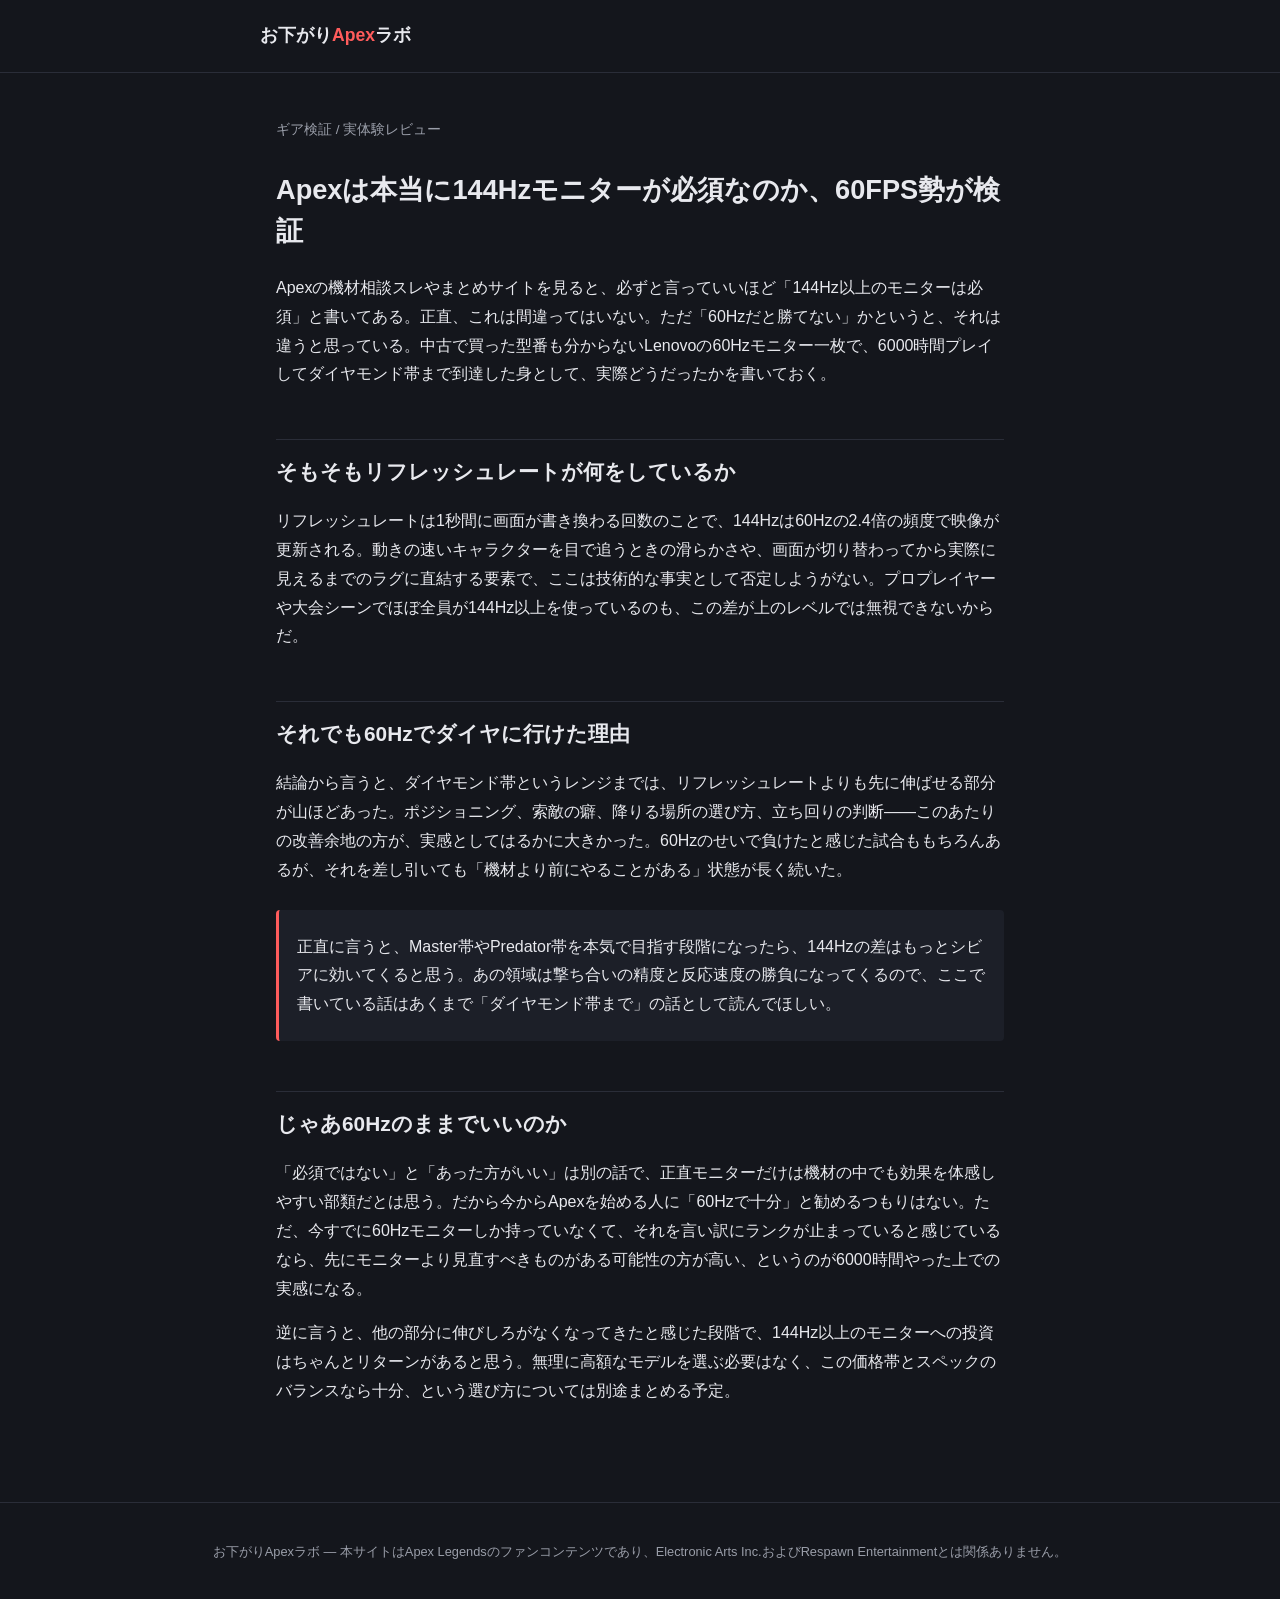
==== articles/60hz-is-it-enough.html @ 7e8dd453 "Add second article: 60Hz monitor viability Covers whether a high refresh-rate monitor is actually re" ====
<!DOCTYPE html>
<html lang="ja">
<head>
<meta charset="UTF-8">
<meta name="viewport" content="width=device-width, initial-scale=1.0">
<title>Apexは本当に144Hzモニターが必須なのか、60FPS勢が検証</title>
<meta name="description" content="中古で買った型番不明のLenovoモニター、リフレッシュレート60Hzのまま6000時間Apexをプレイしてダイヤモンド帯まで到達したプレイヤーが、144Hzモニターの必要性を実体験ベースで検証する。">
<link rel="stylesheet" href="../style.css">
</head>
<body>

<header class="site-header">
  <div class="inner">
    <a href="../index.html" class="logo">お下がり<span>Apex</span>ラボ</a>
  </div>
</header>

<main>
<article>
  <p class="meta">ギア検証 / 実体験レビュー</p>
  <h1>Apexは本当に144Hzモニターが必須なのか、60FPS勢が検証</h1>

  <p>Apexの機材相談スレやまとめサイトを見ると、必ずと言っていいほど「144Hz以上のモニターは必須」と書いてある。正直、これは間違ってはいない。ただ「60Hzだと勝てない」かというと、それは違うと思っている。中古で買った型番も分からないLenovoの60Hzモニター一枚で、6000時間プレイしてダイヤモンド帯まで到達した身として、実際どうだったかを書いておく。</p>

  <h2>そもそもリフレッシュレートが何をしているか</h2>

  <p>リフレッシュレートは1秒間に画面が書き換わる回数のことで、144Hzは60Hzの2.4倍の頻度で映像が更新される。動きの速いキャラクターを目で追うときの滑らかさや、画面が切り替わってから実際に見えるまでのラグに直結する要素で、ここは技術的な事実として否定しようがない。プロプレイヤーや大会シーンでほぼ全員が144Hz以上を使っているのも、この差が上のレベルでは無視できないからだ。</p>

  <h2>それでも60Hzでダイヤに行けた理由</h2>

  <p>結論から言うと、ダイヤモンド帯というレンジまでは、リフレッシュレートよりも先に伸ばせる部分が山ほどあった。ポジショニング、索敵の癖、降りる場所の選び方、立ち回りの判断——このあたりの改善余地の方が、実感としてはるかに大きかった。60Hzのせいで負けたと感じた試合ももちろんあるが、それを差し引いても「機材より前にやることがある」状態が長く続いた。</p>

  <div class="callout">
    <p>正直に言うと、Master帯やPredator帯を本気で目指す段階になったら、144Hzの差はもっとシビアに効いてくると思う。あの領域は撃ち合いの精度と反応速度の勝負になってくるので、ここで書いている話はあくまで「ダイヤモンド帯まで」の話として読んでほしい。</p>
  </div>

  <h2>じゃあ60Hzのままでいいのか</h2>

  <p>「必須ではない」と「あった方がいい」は別の話で、正直モニターだけは機材の中でも効果を体感しやすい部類だとは思う。だから今からApexを始める人に「60Hzで十分」と勧めるつもりはない。ただ、今すでに60Hzモニターしか持っていなくて、それを言い訳にランクが止まっていると感じているなら、先にモニターより見直すべきものがある可能性の方が高い、というのが6000時間やった上での実感になる。</p>

  <p>逆に言うと、他の部分に伸びしろがなくなってきたと感じた段階で、144Hz以上のモニターへの投資はちゃんとリターンがあると思う。無理に高額なモデルを選ぶ必要はなく、この価格帯とスペックのバランスなら十分、という選び方については別途まとめる予定。</p>

</article>
</main>

<footer class="site-footer">
  <p>お下がりApexラボ — 本サイトはApex Legendsのファンコンテンツであり、Electronic Arts Inc.およびRespawn Entertainmentとは関係ありません。</p>
</footer>

</body>
</html>
---- style.css ----
:root {
  --bg: #14161c;
  --bg-card: #1c1f28;
  --text: #e8e9ee;
  --text-muted: #9a9ea9;
  --accent: #ff5c5c;
  --accent-soft: #ff5c5c22;
  --border: #2a2d38;
  --max-width: 760px;
}

* {
  box-sizing: border-box;
}

body {
  margin: 0;
  font-family: "Hiragino Kaku Gothic ProN", "Yu Gothic", "Meiryo", sans-serif;
  background: var(--bg);
  color: var(--text);
  line-height: 1.8;
}

header.site-header {
  border-bottom: 1px solid var(--border);
  padding: 20px 16px;
}

header.site-header .inner {
  max-width: var(--max-width);
  margin: 0 auto;
  display: flex;
  align-items: baseline;
  justify-content: space-between;
}

header.site-header a.logo {
  color: var(--text);
  text-decoration: none;
  font-weight: 700;
  font-size: 1.1rem;
}

header.site-header a.logo span {
  color: var(--accent);
}

main {
  max-width: var(--max-width);
  margin: 0 auto;
  padding: 32px 16px 80px;
}

.hero {
  padding: 40px 0 24px;
}

.hero h1 {
  font-size: 1.9rem;
  line-height: 1.5;
  margin: 0 0 12px;
}

.hero p.lead {
  color: var(--text-muted);
  font-size: 1rem;
}

article h1 {
  font-size: 1.7rem;
  line-height: 1.5;
}

article h2 {
  font-size: 1.3rem;
  margin-top: 2.4em;
  padding-top: 0.6em;
  border-top: 1px solid var(--border);
}

article h3 {
  font-size: 1.1rem;
  color: var(--accent);
}

article p {
  margin: 1em 0;
}

.meta {
  color: var(--text-muted);
  font-size: 0.85rem;
  margin-bottom: 2em;
}

.spec-table {
  width: 100%;
  border-collapse: collapse;
  margin: 1.5em 0;
  font-size: 0.95rem;
}

.spec-table th, .spec-table td {
  text-align: left;
  padding: 10px 12px;
  border-bottom: 1px solid var(--border);
}

.spec-table th {
  width: 34%;
  color: var(--text-muted);
  font-weight: 500;
}

.callout {
  background: var(--bg-card);
  border-left: 3px solid var(--accent);
  padding: 16px 18px;
  border-radius: 4px;
  margin: 1.6em 0;
}

.callout p {
  margin: 0.4em 0;
}

.article-list {
  list-style: none;
  padding: 0;
  margin: 24px 0;
}

.article-list li {
  border: 1px solid var(--border);
  border-radius: 8px;
  margin-bottom: 14px;
  background: var(--bg-card);
}

.article-list a {
  display: block;
  padding: 18px 20px;
  color: var(--text);
  text-decoration: none;
}

.article-list a:hover {
  border-color: var(--accent);
}

.article-list .tag {
  display: inline-block;
  font-size: 0.75rem;
  color: var(--accent);
  border: 1px solid var(--accent-soft);
  background: var(--accent-soft);
  padding: 2px 8px;
  border-radius: 999px;
  margin-bottom: 8px;
}

.article-list .desc {
  color: var(--text-muted);
  font-size: 0.9rem;
  margin-top: 6px;
}

.coming-soon {
  opacity: 0.5;
  pointer-events: none;
}

footer.site-footer {
  border-top: 1px solid var(--border);
  padding: 24px 16px;
  color: var(--text-muted);
  font-size: 0.8rem;
  text-align: center;
}

a {
  color: var(--accent);
}
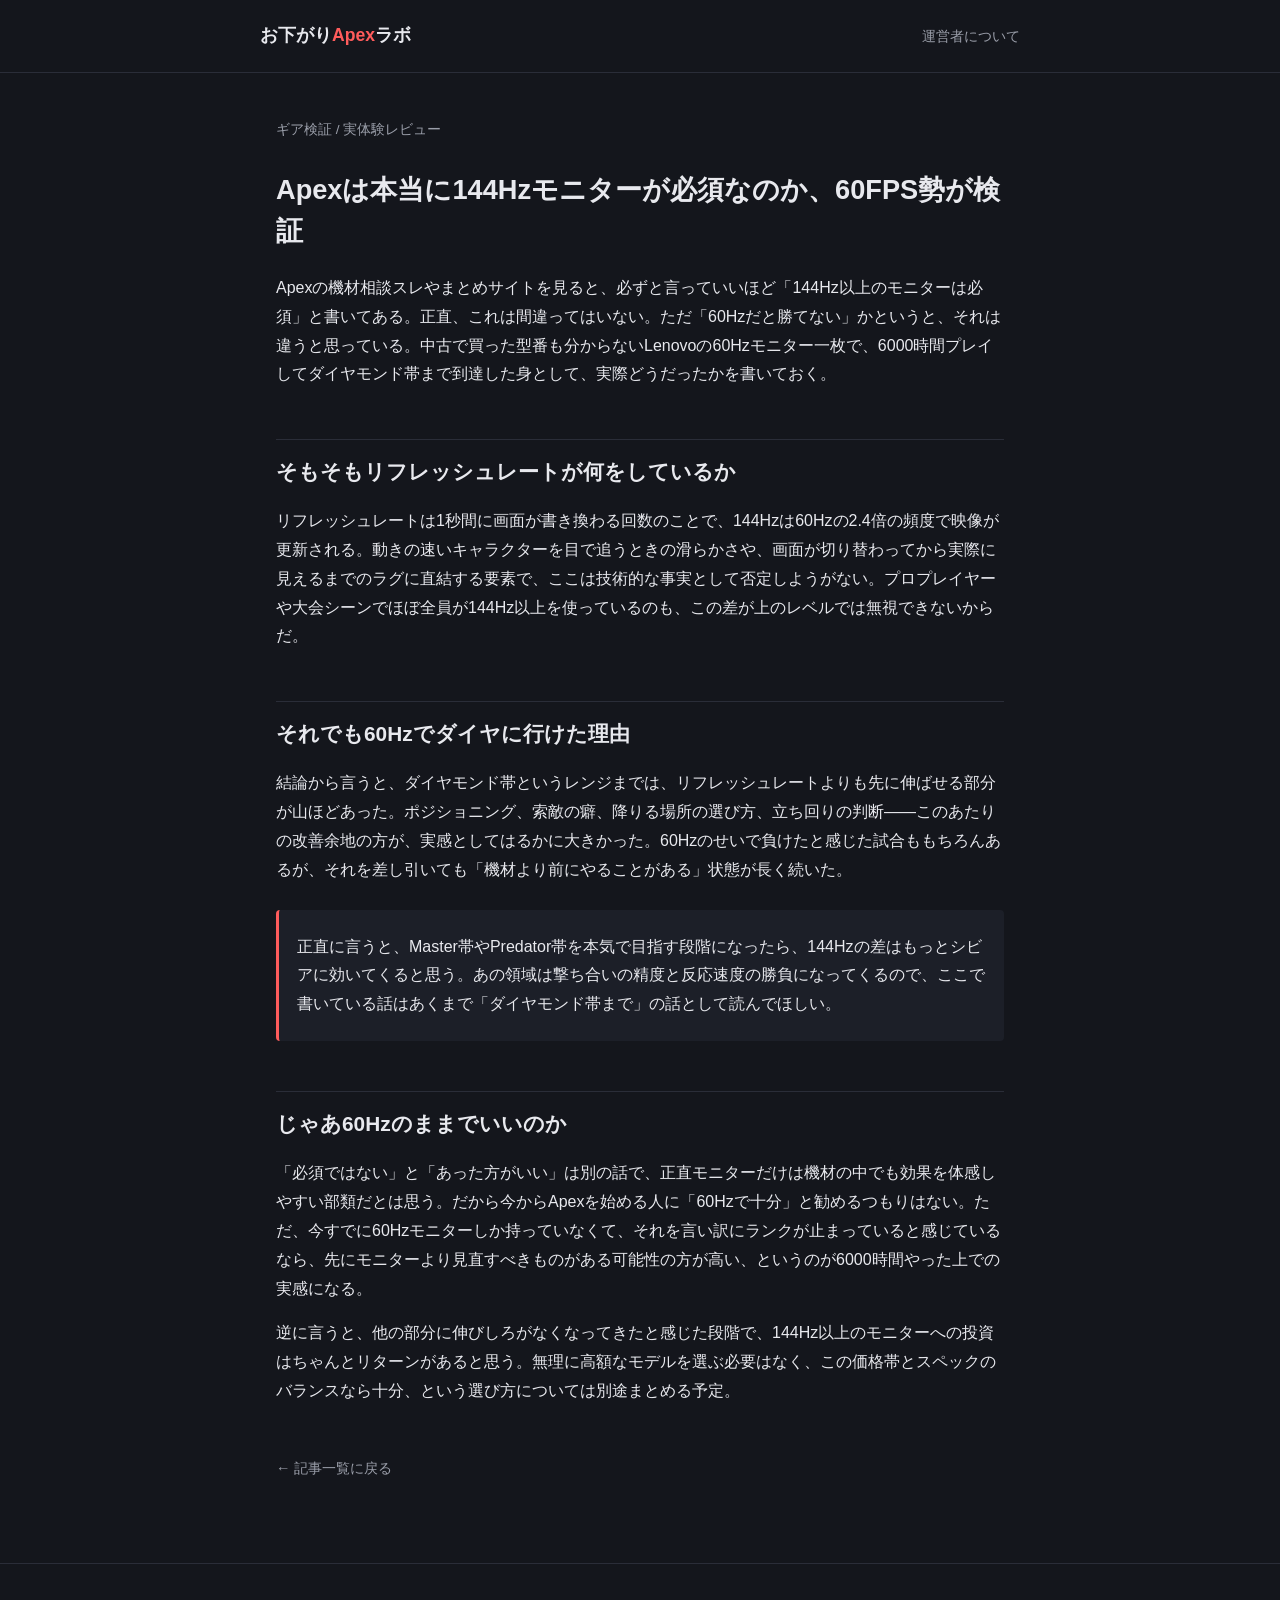
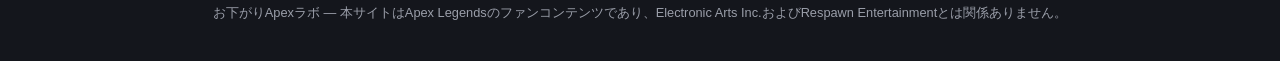
==== commit d2a6fa60: "サイトを充実：運営者についてページ・favicon・記事間ナビゲーション（記事一覧に戻るリンク）を追加" ====
--- a/articles/60hz-is-it-enough.html
+++ b/articles/60hz-is-it-enough.html
@@ -5,6 +5,7 @@
 <meta name="viewport" content="width=device-width, initial-scale=1.0">
 <title>Apexは本当に144Hzモニターが必須なのか、60FPS勢が検証</title>
 <meta name="description" content="中古で買った型番不明のLenovoモニター、リフレッシュレート60Hzのまま6000時間Apexをプレイしてダイヤモンド帯まで到達したプレイヤーが、144Hzモニターの必要性を実体験ベースで検証する。">
+<link rel="icon" href="../favicon.svg" type="image/svg+xml">
 <link rel="stylesheet" href="../style.css">
 </head>
 <body>
@@ -12,6 +13,7 @@
 <header class="site-header">
   <div class="inner">
     <a href="../index.html" class="logo">お下がり<span>Apex</span>ラボ</a>
+    <nav><a href="../about.html">運営者について</a></nav>
   </div>
 </header>
 
@@ -40,6 +42,7 @@
 
   <p>逆に言うと、他の部分に伸びしろがなくなってきたと感じた段階で、144Hz以上のモニターへの投資はちゃんとリターンがあると思う。無理に高額なモデルを選ぶ必要はなく、この価格帯とスペックのバランスなら十分、という選び方については別途まとめる予定。</p>
 
+  <a class="back-link" href="../index.html">← 記事一覧に戻る</a>
 </article>
 </main>
 
--- a/style.css
+++ b/style.css
@@ -45,6 +45,47 @@
   color: var(--accent);
 }
 
+header.site-header nav a {
+  color: var(--text-muted);
+  text-decoration: none;
+  font-size: 0.9rem;
+}
+
+header.site-header nav a:hover {
+  color: var(--accent);
+}
+
+.back-link {
+  display: inline-block;
+  margin-top: 2.4em;
+  color: var(--text-muted);
+  text-decoration: none;
+  font-size: 0.9rem;
+}
+
+.back-link:hover {
+  color: var(--accent);
+}
+
+.profile-block {
+  display: flex;
+  align-items: center;
+  gap: 16px;
+  margin: 1.6em 0;
+}
+
+.profile-block .avatar {
+  flex-shrink: 0;
+  width: 64px;
+  height: 64px;
+  border-radius: 50%;
+  background: var(--accent-soft);
+  display: flex;
+  align-items: center;
+  justify-content: center;
+  font-size: 1.8rem;
+}
+
 main {
   max-width: var(--max-width);
   margin: 0 auto;
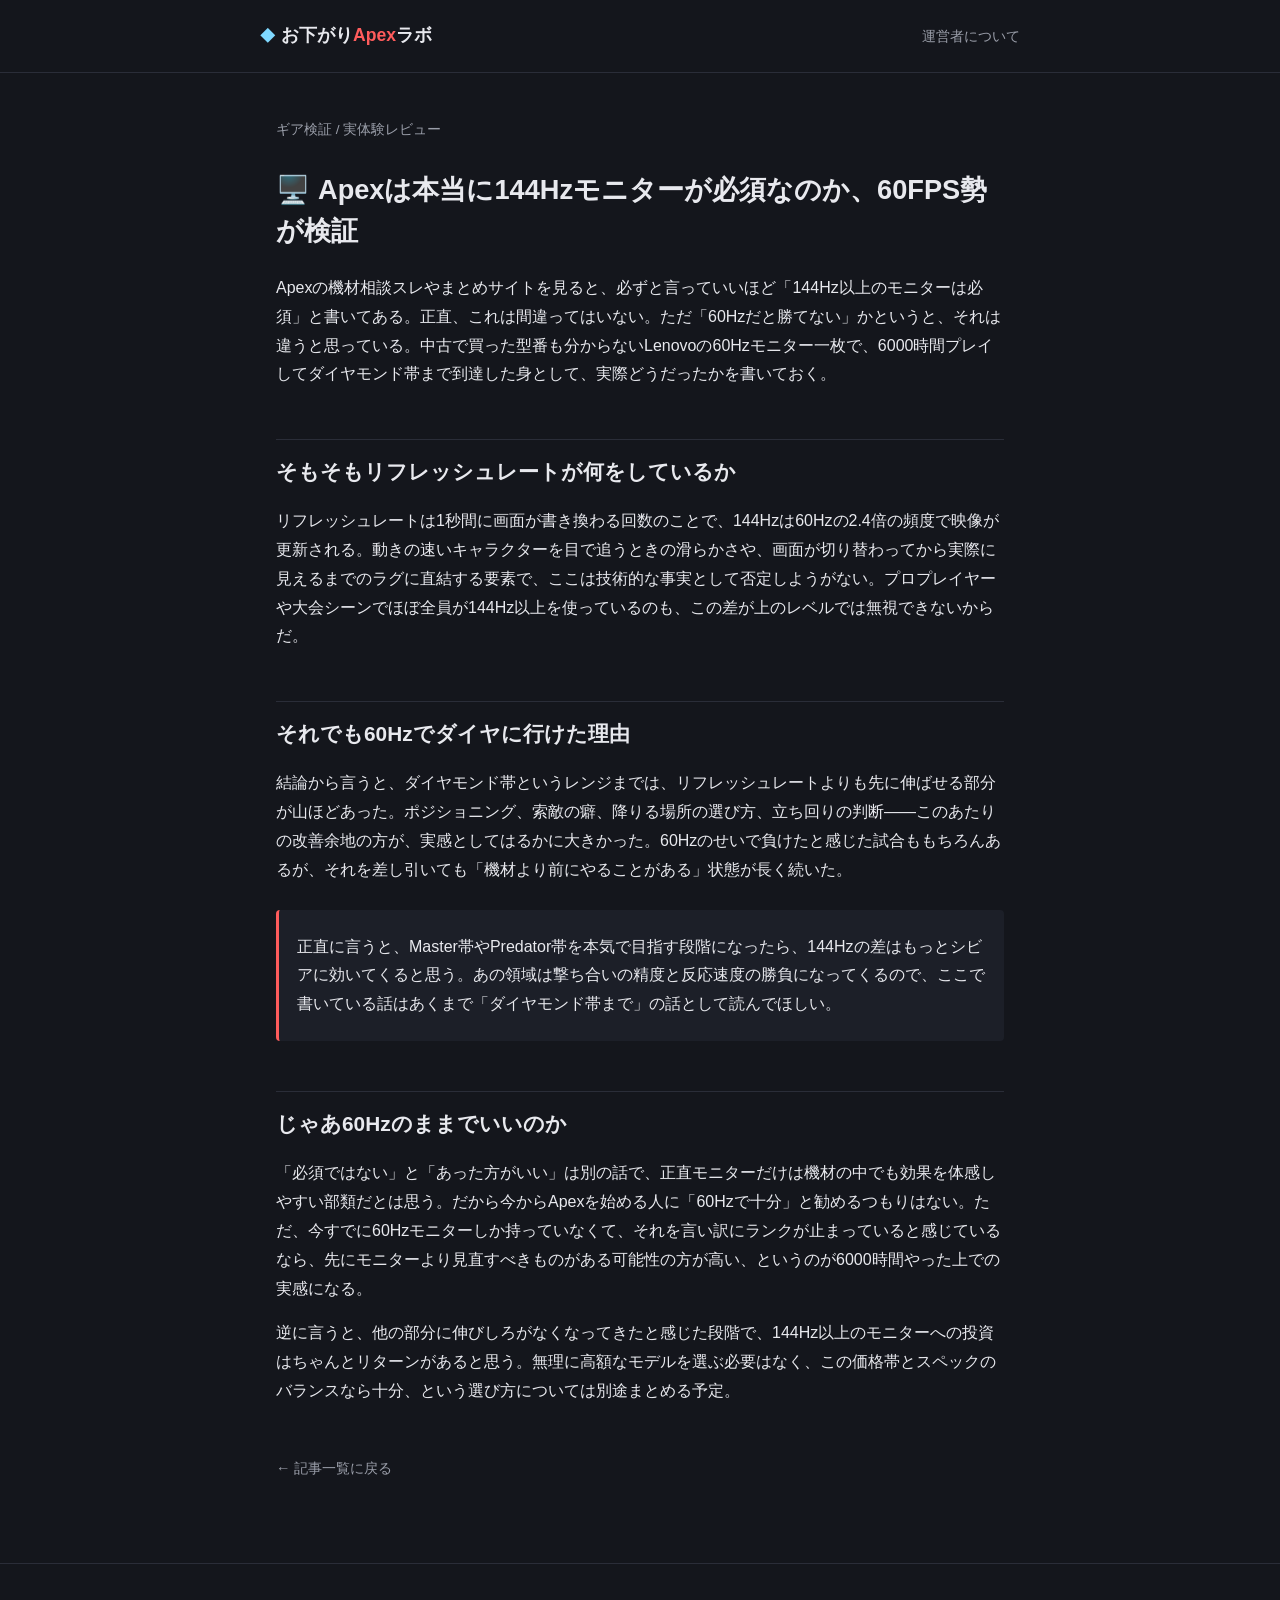
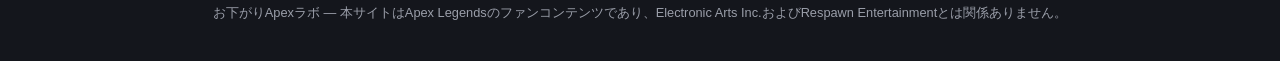
==== commit 9c0f9f7a: "装飾を強化：ロゴにダイヤモンドアイコン、ヒーローに光の装飾、記事一覧・見出し・スペック表にカテゴリアイコンを追加" ====
--- a/articles/60hz-is-it-enough.html
+++ b/articles/60hz-is-it-enough.html
@@ -20,7 +20,7 @@
 <main>
 <article>
   <p class="meta">ギア検証 / 実体験レビュー</p>
-  <h1>Apexは本当に144Hzモニターが必須なのか、60FPS勢が検証</h1>
+  <h1><span class="item-icon">🖥️</span>Apexは本当に144Hzモニターが必須なのか、60FPS勢が検証</h1>
 
   <p>Apexの機材相談スレやまとめサイトを見ると、必ずと言っていいほど「144Hz以上のモニターは必須」と書いてある。正直、これは間違ってはいない。ただ「60Hzだと勝てない」かというと、それは違うと思っている。中古で買った型番も分からないLenovoの60Hzモニター一枚で、6000時間プレイしてダイヤモンド帯まで到達した身として、実際どうだったかを書いておく。</p>
 
--- a/style.css
+++ b/style.css
@@ -43,6 +43,14 @@
 
 header.site-header a.logo span {
   color: var(--accent);
+}
+
+header.site-header a.logo::before {
+  content: "◆";
+  display: inline-block;
+  color: #7fd8ff;
+  margin-right: 6px;
+  font-size: 0.85em;
 }
 
 header.site-header nav a {
@@ -94,6 +102,40 @@
 
 .hero {
   padding: 40px 0 24px;
+  position: relative;
+  overflow: hidden;
+}
+
+.hero::before {
+  content: "";
+  position: absolute;
+  top: -70px;
+  right: -50px;
+  width: 240px;
+  height: 240px;
+  background: radial-gradient(circle, var(--accent-soft), transparent 70%);
+  border-radius: 50%;
+  pointer-events: none;
+  z-index: 0;
+}
+
+.hero::after {
+  content: "";
+  position: absolute;
+  bottom: -60px;
+  left: -60px;
+  width: 200px;
+  height: 200px;
+  background: radial-gradient(circle, rgba(127, 216, 255, 0.12), transparent 70%);
+  border-radius: 50%;
+  pointer-events: none;
+  z-index: 0;
+}
+
+.hero h1,
+.hero p.lead {
+  position: relative;
+  z-index: 1;
 }
 
 .hero h1 {
@@ -105,6 +147,15 @@
 .hero p.lead {
   color: var(--text-muted);
   font-size: 1rem;
+}
+
+/* 記事一覧・スペック表のアイコン */
+.item-icon {
+  margin-right: 8px;
+}
+
+.spec-table .spec-icon {
+  margin-right: 8px;
 }
 
 article h1 {
